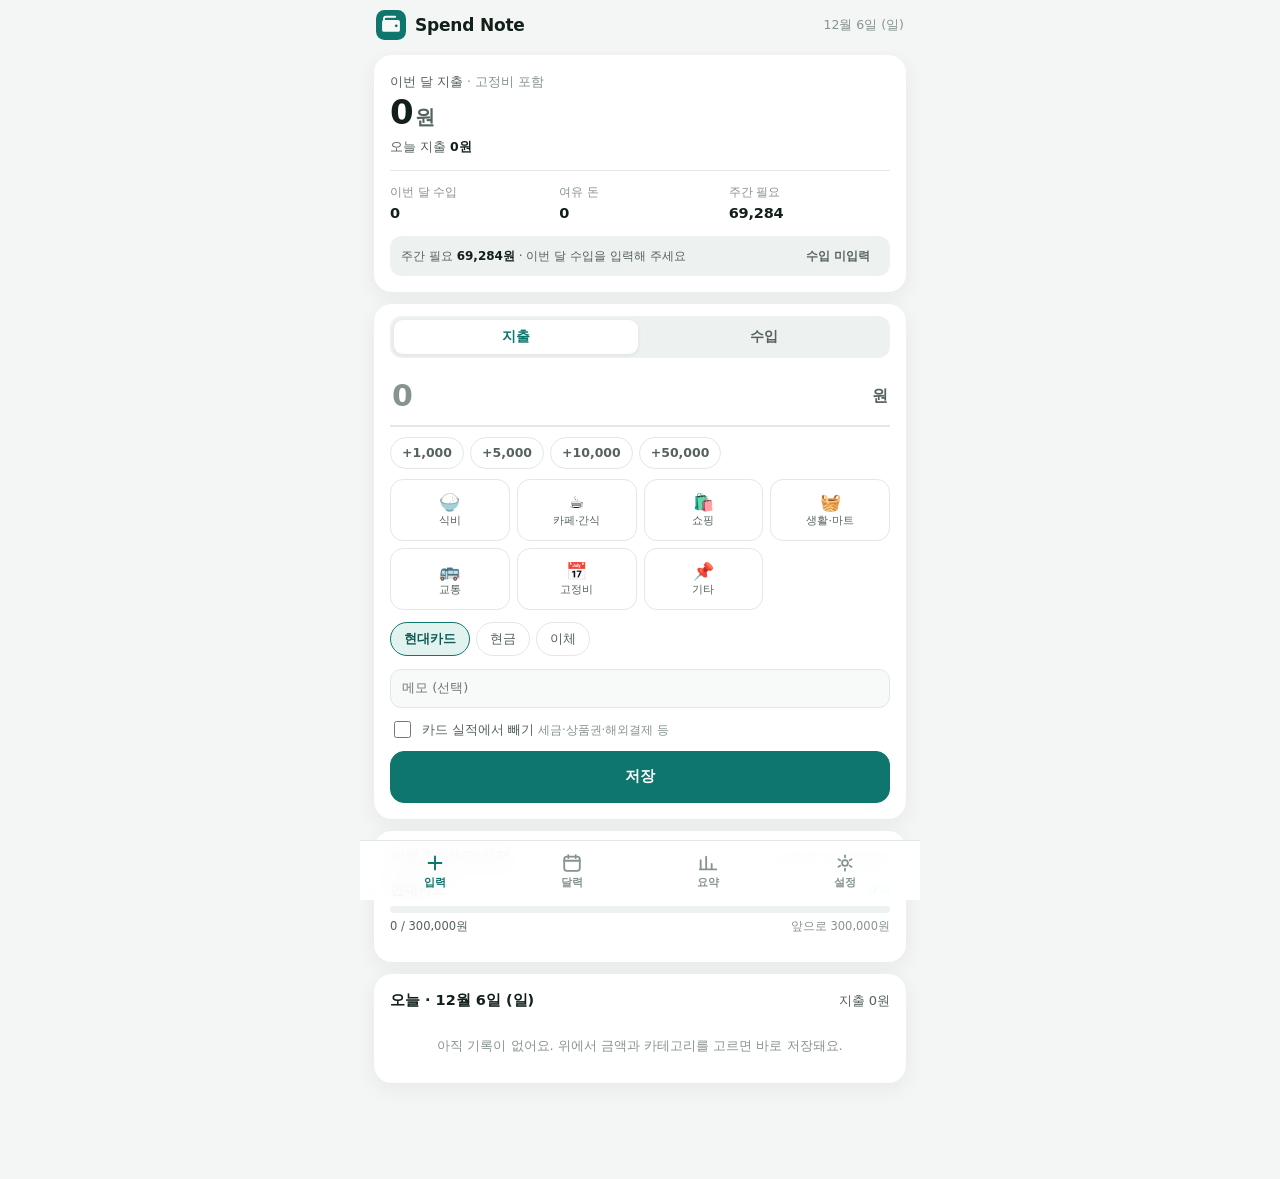
==== index.html @ 57151e1d "Spend Note: offline spending notebook with income, card targets, fixed costs and weekly income guide" ====
<!doctype html>
<html lang="ko">
<head>
<meta charset="utf-8">
<meta name="viewport" content="width=device-width, initial-scale=1, viewport-fit=cover">
<meta name="description" content="Spend Note — a private, offline spending notebook. Everything stays on your device.">
<title>Spend Note</title>
<link rel="manifest" href="manifest.json">
<link rel="icon" href="icon.svg" type="image/svg+xml">
<link rel="apple-touch-icon" href="apple-touch-icon.png">
<link rel="icon" type="image/png" sizes="32x32" href="favicon-32.png">
<meta name="theme-color" content="#f4f6f5" media="(prefers-color-scheme: light)">
<meta name="theme-color" content="#111614" media="(prefers-color-scheme: dark)">
<meta name="mobile-web-app-capable" content="yes">
<meta name="apple-mobile-web-app-capable" content="yes">
<meta name="apple-mobile-web-app-title" content="Spend Note">
<meta name="apple-mobile-web-app-status-bar-style" content="default">
<link rel="stylesheet" href="styles.css?v=1">
</head>
<body>
<div class="app">

  <header class="appbar">
    <div class="brand">
      <span class="logo" aria-hidden="true">
        <svg viewBox="0 0 32 32" width="30" height="30">
          <rect width="32" height="32" rx="9" fill="currentColor"/>
          <path d="M8.5 10.6h15a2 2 0 0 1 2 2v8.6a2 2 0 0 1-2 2h-15a2 2 0 0 1-2-2v-8.6a2 2 0 0 1 2-2z" fill="#fff" opacity=".96"/>
          <path d="M8.5 10.6V9.2a2 2 0 0 1 2-2h10" stroke="#fff" stroke-width="1.9" fill="none" stroke-linecap="round"/>
          <circle cx="21.6" cy="16.9" r="1.5" fill="currentColor"/>
        </svg>
      </span>
      <h1>Spend Note</h1>
    </div>
    <div class="appbar-right">
      <span class="appbar-date" id="todayLabel"></span>
    </div>
  </header>

  <main>
    <!-- 입력 -->
    <section id="view-add" class="view is-active">
      <div class="card hero" id="hero"></div>

      <div class="card entry-card">
        <div class="type-toggle" role="group" aria-label="지출 또는 수입">
          <button class="type-btn is-on" data-act="pick-type" data-type="expense">지출</button>
          <button class="type-btn" data-act="pick-type" data-type="income">수입</button>
        </div>

        <div class="amount-row">
          <input id="amountInput" class="amount-input" type="text" inputmode="numeric"
                 autocomplete="off" enterkeyhint="done" placeholder="0" aria-label="금액">
          <span class="won-unit" id="amountUnit">원</span>
          <button class="clear-btn" id="clearAmount" data-act="clear-amount" aria-label="금액 지우기" hidden>✕</button>
        </div>

        <div class="chips" id="quickChips"></div>
        <div class="cat-grid" id="catGrid"></div>

        <div id="methodWrap">
          <div class="method-scroll" id="methodChips"></div>
        </div>

        <input id="memoInput" class="memo-input" type="text" placeholder="메모 (선택)" maxlength="60"
               autocomplete="off" aria-label="메모">

        <label class="check-row" id="excludeRow">
          <input type="checkbox" id="excludeCheck">
          <span>카드 실적에서 빼기 <em>세금·상품권·해외결제 등</em></span>
        </label>

        <button class="btn primary wide save-btn" id="saveMain" data-act="save-main">저장</button>
      </div>

      <div class="card gauges" id="gaugeCard" hidden></div>

      <div class="card">
        <div class="card-head">
          <h2 class="card-title" id="todayTitle">오늘</h2>
          <span class="card-total" id="todayTotal"></span>
        </div>
        <ul class="entry-list" id="todayList"></ul>
      </div>
    </section>

    <!-- 달력 -->
    <section id="view-calendar" class="view">
      <div class="card cal">
        <div class="cal-head">
          <button class="icon-btn" data-act="cal-prev" aria-label="이전 달">
            <svg viewBox="0 0 24 24" width="20" height="20" aria-hidden="true"><path d="M15 5l-7 7 7 7" fill="none" stroke="currentColor" stroke-width="2" stroke-linecap="round" stroke-linejoin="round"/></svg>
          </button>
          <strong id="calTitle"></strong>
          <button class="icon-btn" data-act="cal-next" aria-label="다음 달">
            <svg viewBox="0 0 24 24" width="20" height="20" aria-hidden="true"><path d="M9 5l7 7-7 7" fill="none" stroke="currentColor" stroke-width="2" stroke-linecap="round" stroke-linejoin="round"/></svg>
          </button>
        </div>
        <div class="cal-weekdays" id="calWeekdays"></div>
        <div class="cal-grid" id="calGrid"></div>
        <div class="cal-legend">
          <span id="calMonthTotal"></span>
          <button class="btn tiny ghost" data-act="cal-today" id="calTodayBtn" hidden>이번 달로</button>
        </div>
      </div>
      <div id="dayPanel"></div>
    </section>

    <!-- 요약 -->
    <section id="view-summary" class="view">
      <div class="month-nav">
        <button class="icon-btn" data-act="sum-prev" aria-label="이전 달">
          <svg viewBox="0 0 24 24" width="20" height="20" aria-hidden="true"><path d="M15 5l-7 7 7 7" fill="none" stroke="currentColor" stroke-width="2" stroke-linecap="round" stroke-linejoin="round"/></svg>
        </button>
        <strong id="sumTitle"></strong>
        <button class="icon-btn" data-act="sum-next" aria-label="다음 달">
          <svg viewBox="0 0 24 24" width="20" height="20" aria-hidden="true"><path d="M9 5l7 7-7 7" fill="none" stroke="currentColor" stroke-width="2" stroke-linecap="round" stroke-linejoin="round"/></svg>
        </button>
      </div>

      <div class="card" id="sumTotals"></div>
      <div class="card flow-card" id="sumFlow"></div>
      <div class="card" id="sumCats"></div>
      <div class="card" id="sumIncome"></div>
      <div class="card" id="sumCards"></div>
      <div class="card" id="sumMethods"></div>
    </section>

    <!-- 설정 -->
    <section id="view-settings" class="view">
      <div class="card">
        <h2 class="card-title">고정비</h2>
        <p class="hint">매달 나가는 금액을 적어 두면 ‘고정비 빼고 여유 돈’과 ‘주간 필요 수입’을 계산해요.</p>
        <div id="fixedList"></div>
        <div class="sum-line" id="fixedTotal"></div>
        <button class="btn wide" data-act="add-fixed">+ 고정비 항목 추가</button>
        <p class="fine">같은 금액을 지출 내역에도 적으면 여유 돈에서 두 번 빠져요. 고정비는 여기서만 관리하세요.</p>
      </div>

      <div class="card">
        <h2 class="card-title">카드</h2>
        <p class="hint">카드별 목표 실적을 정하면 이번 달 진행률과 필요한 수입을 계산해요. 풍차돌리기 카드도 여기서 추가하세요.</p>
        <div id="cardList"></div>
        <div class="sum-line" id="cardTotal"></div>
        <button class="btn wide" data-act="add-card">+ 카드 추가</button>
      </div>

      <div class="card">
        <h2 class="card-title">지출 카테고리</h2>
        <div id="catList"></div>
        <button class="btn wide" data-act="add-cat">+ 카테고리 추가</button>
      </div>

      <div class="card">
        <h2 class="card-title">수입 카테고리</h2>
        <div id="incomeCatList"></div>
        <button class="btn wide" data-act="add-income-cat">+ 수입 카테고리 추가</button>
      </div>

      <div class="card">
        <h2 class="card-title">백업 · 복원</h2>
        <p class="hint">기록은 이 폰에만 있어요. 폰을 바꾸거나 브라우저 데이터를 지우기 전에 백업해 두세요.</p>
        <button class="btn wide" data-act="export">JSON으로 내보내기</button>
        <label class="btn wide file-btn">JSON에서 복원하기
          <input type="file" id="importFile" accept="application/json,.json" hidden>
        </label>
        <button class="btn wide danger" data-act="reset">모든 기록 지우기</button>
      </div>

      <div class="card">
        <h2 class="card-title">홈 화면에 추가</h2>
        <p class="hint">크롬에서 주소창 오른쪽 ⋮ → ‘홈 화면에 추가’를 누르면 주소창 없는 앱처럼 열려요.</p>
        <button class="btn wide" id="installBtn" data-act="install" hidden>앱으로 설치</button>
      </div>

      <div class="card">
        <h2 class="card-title">이 앱에 대해</h2>
        <p class="hint">기록은 서버로 보내지 않고 이 기기의 브라우저 저장소(localStorage)에만 저장해요. 다른 사람이 같은 주소를 열어도 빈 앱만 보여요. 다만 브라우저 데이터를 지우거나 앱을 삭제하면 기록도 함께 사라져요.</p>
        <p class="fine" id="verLine"></p>
      </div>
    </section>
  </main>

  <nav class="tabbar" aria-label="화면 이동">
    <button class="tab is-active" data-act="tab" data-view="add">
      <svg viewBox="0 0 24 24" width="22" height="22" aria-hidden="true"><path d="M12 5v14M5 12h14" fill="none" stroke="currentColor" stroke-width="2.1" stroke-linecap="round"/></svg>
      <span>입력</span>
    </button>
    <button class="tab" data-act="tab" data-view="calendar">
      <svg viewBox="0 0 24 24" width="22" height="22" aria-hidden="true"><rect x="3.5" y="5" width="17" height="15.5" rx="3" fill="none" stroke="currentColor" stroke-width="2"/><path d="M3.5 9.5h17M8 3.5v3M16 3.5v3" fill="none" stroke="currentColor" stroke-width="2" stroke-linecap="round"/></svg>
      <span>달력</span>
    </button>
    <button class="tab" data-act="tab" data-view="summary">
      <svg viewBox="0 0 24 24" width="22" height="22" aria-hidden="true"><path d="M4 19V9M10 19V5M16 19v-6M21 19H3" fill="none" stroke="currentColor" stroke-width="2" stroke-linecap="round"/></svg>
      <span>요약</span>
    </button>
    <button class="tab" data-act="tab" data-view="settings">
      <svg viewBox="0 0 24 24" width="22" height="22" aria-hidden="true"><circle cx="12" cy="12" r="3.2" fill="none" stroke="currentColor" stroke-width="2"/><path d="M12 3.6v2.2M12 18.2v2.2M4.9 7.9l1.9 1.1M17.2 15l1.9 1.1M4.9 16.1l1.9-1.1M17.2 9l1.9-1.1" fill="none" stroke="currentColor" stroke-width="2" stroke-linecap="round"/></svg>
      <span>설정</span>
    </button>
  </nav>
</div>

<dialog id="entryDialog" class="sheet">
  <button class="sheet-close" data-act="close-sheet" aria-label="닫기">✕</button>
  <div id="entryBody"></div>
</dialog>

<dialog id="itemDialog" class="sheet">
  <button class="sheet-close" data-act="close-sheet" aria-label="닫기">✕</button>
  <div id="itemBody"></div>
</dialog>

<div id="toast" class="toast" role="status" aria-live="polite"></div>

<script src="core.js?v=1"></script>
<script src="app.js?v=1"></script>
</body>
</html>
---- styles.css ----
/* Spend Note — styles */
:root {
  --bg: #f4f6f5;
  --surface: #ffffff;
  --surface-2: #edf1ef;
  --ink: #132019;
  --ink-2: #55635c;
  --ink-3: #87948d;
  --line: #e2e8e4;
  --brand: #0f766e;
  --brand-2: #0b5a54;
  --brand-bg: #e2f2ee;
  --green: #1f9d63;
  --green-bg: #e4f6ec;
  --amber: #b97612;
  --amber-bg: #fbf0d9;
  --red: #d14848;
  --red-bg: #fbe9e9;
  --ink-soft: #f7faf8;
  --radius: 18px;
  --shadow: 0 6px 22px rgba(18, 40, 30, .06);
}

@media (prefers-color-scheme: dark) {
  :root {
    --bg: #111614;
    --surface: #18201d;
    --surface-2: #222b27;
    --ink: #e9f0eb;
    --ink-2: #a2aea7;
    --ink-3: #79857e;
    --line: #2a3330;
    --brand: #35b3a3;
    --brand-2: #63cfc0;
    --brand-bg: #123029;
    --green: #4cc38a;
    --green-bg: #14301f;
    --amber: #e6a63f;
    --amber-bg: #302410;
    --red: #ee7373;
    --red-bg: #331b1b;
    --ink-soft: #1c2522;
    --shadow: 0 6px 22px rgba(0, 0, 0, .35);
  }
}

* { box-sizing: border-box; -webkit-tap-highlight-color: transparent; }
[hidden] { display: none !important; }

html, body { margin: 0; padding: 0; }

body {
  background: var(--bg);
  color: var(--ink);
  font-family: -apple-system, BlinkMacSystemFont, "Apple SD Gothic Neo", "Pretendard",
    "Malgun Gothic", "Noto Sans KR", Roboto, system-ui, sans-serif;
  font-size: 15px;
  line-height: 1.45;
  word-break: keep-all;
  -webkit-font-smoothing: antialiased;
  overscroll-behavior-y: contain;
}

h1, h2, h3, p, ul, li { margin: 0; padding: 0; }
ul { list-style: none; }
button { font: inherit; color: inherit; }
input { font: inherit; color: inherit; }
em { font-style: normal; }

.app {
  max-width: 560px;
  margin: 0 auto;
  min-height: 100dvh;
  padding-bottom: calc(76px + env(safe-area-inset-bottom));
}

/* ---------- app bar ---------- */
.appbar {
  position: sticky;
  top: 0;
  z-index: 20;
  display: flex;
  align-items: center;
  justify-content: space-between;
  gap: 12px;
  padding: calc(10px + env(safe-area-inset-top)) 16px 10px;
  background: color-mix(in srgb, var(--bg) 88%, transparent);
  backdrop-filter: blur(12px);
  border-bottom: 1px solid transparent;
}
.brand { display: flex; align-items: center; gap: 9px; }
.logo { display: inline-flex; color: var(--brand); }
.appbar h1 { font-size: 17px; font-weight: 700; letter-spacing: -.2px; }
.appbar-right { text-align: right; }
.appbar-date { font-size: 12.5px; color: var(--ink-3); }

main { padding: 4px 14px 8px; }
.view { display: none; }
.view.is-active { display: block; animation: fade .18s ease; }
@keyframes fade { from { opacity: .4; } to { opacity: 1; } }

/* ---------- cards ---------- */
.card {
  background: var(--surface);
  border-radius: var(--radius);
  box-shadow: var(--shadow);
  padding: 16px;
  margin-bottom: 12px;
}
.card-head { display: flex; align-items: baseline; justify-content: space-between; gap: 8px; }
.card-title { font-size: 14.5px; font-weight: 700; }
.card-total { font-size: 13px; color: var(--ink-2); font-variant-numeric: tabular-nums; }
.hint { font-size: 12.5px; color: var(--ink-2); margin-top: 5px; }
.fine { font-size: 11.5px; color: var(--ink-3); margin-top: 10px; line-height: 1.5; }
.center { text-align: center; }
.sum-line {
  display: flex;
  justify-content: space-between;
  gap: 8px;
  margin-top: 10px;
  padding-top: 10px;
  border-top: 1px dashed var(--line);
  font-size: 13px;
  color: var(--ink-2);
}
.sum-line strong { color: var(--ink); font-variant-numeric: tabular-nums; }

/* ---------- hero ---------- */
.hero { padding: 18px 16px 16px; }
.hero-label { font-size: 12.5px; color: var(--ink-2); }
.hero-amount {
  font-size: 34px;
  font-weight: 760;
  letter-spacing: -1px;
  line-height: 1.15;
  margin-top: 2px;
  font-variant-numeric: tabular-nums;
}
.hero-amount .unit { font-size: 20px; font-weight: 650; margin-left: 2px; color: var(--ink-2); }
.hero-today {
  display: flex;
  gap: 10px;
  flex-wrap: wrap;
  margin-top: 6px;
  font-size: 12.5px;
  color: var(--ink-2);
}
.hero-today b { color: var(--ink); font-weight: 650; font-variant-numeric: tabular-nums; }
.hero-split {
  display: grid;
  grid-template-columns: repeat(3, 1fr);
  gap: 8px;
  margin-top: 14px;
  padding-top: 13px;
  border-top: 1px solid var(--line);
}
.hero-split .k { font-size: 11.5px; color: var(--ink-3); }
.hero-split .v {
  font-size: 14.5px;
  font-weight: 700;
  margin-top: 2px;
  font-variant-numeric: tabular-nums;
  letter-spacing: -.2px;
}
.hero-split .v.good { color: var(--green); }
.hero-split .v.bad { color: var(--red); }
.hero-guide {
  display: flex;
  align-items: center;
  justify-content: space-between;
  gap: 10px;
  margin-top: 12px;
  padding: 9px 11px;
  border-radius: 12px;
  background: var(--surface-2);
  font-size: 12px;
  color: var(--ink-2);
  line-height: 1.4;
}
.hero-guide b { color: var(--ink); font-variant-numeric: tabular-nums; }

.status-pill {
  flex: none;
  display: inline-flex;
  align-items: center;
  gap: 4px;
  padding: 3px 9px;
  border-radius: 999px;
  font-size: 11.5px;
  font-weight: 700;
}
.status-pill.good { background: var(--green-bg); color: var(--green); }
.status-pill.tight { background: var(--amber-bg); color: var(--amber); }
.status-pill.short { background: var(--red-bg); color: var(--red); }
.status-pill.none, .status-pill.unknown { background: var(--surface-2); color: var(--ink-2); }

/* ---------- entry form ---------- */
.entry-card { padding-top: 12px; }
.type-toggle {
  display: grid;
  grid-template-columns: 1fr 1fr;
  gap: 4px;
  background: var(--surface-2);
  border-radius: 12px;
  padding: 4px;
  margin-bottom: 12px;
}
.type-btn {
  border: 0;
  background: transparent;
  border-radius: 9px;
  padding: 7px 0;
  font-size: 13.5px;
  font-weight: 650;
  color: var(--ink-2);
  cursor: pointer;
}
.type-btn.is-on { background: var(--surface); color: var(--brand); box-shadow: 0 1px 4px rgba(0, 0, 0, .07); }
.type-btn.is-on[data-type="income"] { color: var(--green); }

.amount-row {
  display: flex;
  align-items: center;
  gap: 6px;
  padding: 4px 2px 8px;
  border-bottom: 2px solid var(--line);
}
.amount-row:focus-within { border-bottom-color: var(--brand); }
.amount-input {
  flex: 1;
  min-width: 0;
  border: 0;
  background: transparent;
  outline: none;
  font-size: 30px;
  font-weight: 740;
  letter-spacing: -.8px;
  font-variant-numeric: tabular-nums;
  padding: 0;
}
.amount-input::placeholder { color: var(--ink-3); font-weight: 600; }
.won-unit { font-size: 16px; font-weight: 650; color: var(--ink-2); }
.clear-btn {
  flex: none;
  width: 28px;
  height: 28px;
  border: 0;
  border-radius: 50%;
  background: var(--surface-2);
  color: var(--ink-2);
  font-size: 13px;
  cursor: pointer;
}

.chips { display: flex; gap: 6px; overflow-x: auto; padding: 10px 0 2px; scrollbar-width: none; }
.chips::-webkit-scrollbar { display: none; }
.chip {
  flex: none;
  border: 1px solid var(--line);
  background: var(--surface);
  color: var(--ink-2);
  border-radius: 999px;
  padding: 6px 11px;
  font-size: 12.5px;
  font-weight: 650;
  font-variant-numeric: tabular-nums;
  cursor: pointer;
}
.chip:active { background: var(--brand-bg); border-color: var(--brand); }

.cat-grid {
  display: grid;
  grid-template-columns: repeat(4, 1fr);
  gap: 7px;
  margin-top: 8px;
}
.cat-btn {
  display: flex;
  flex-direction: column;
  align-items: center;
  gap: 2px;
  border: 1.5px solid var(--line);
  background: var(--surface);
  border-radius: 13px;
  padding: 9px 2px 8px;
  cursor: pointer;
  min-height: 62px;
  justify-content: center;
}
.cat-btn .cat-emoji { font-size: 17px; line-height: 1.1; }
.cat-btn .cat-name {
  font-size: 11px;
  color: var(--ink-2);
  max-width: 100%;
  overflow: hidden;
  text-overflow: ellipsis;
  white-space: nowrap;
  padding: 0 3px;
}
.cat-btn.is-on { border-color: var(--brand); background: var(--brand-bg); }
.cat-btn.is-on .cat-name { color: var(--brand-2); font-weight: 700; }

.method-scroll {
  display: flex;
  gap: 6px;
  overflow-x: auto;
  padding: 12px 0 2px;
  scrollbar-width: none;
}
.method-scroll::-webkit-scrollbar { display: none; }
.method-chip {
  flex: none;
  border: 1.5px solid var(--line);
  background: var(--surface);
  border-radius: 999px;
  padding: 7px 13px;
  font-size: 12.5px;
  color: var(--ink-2);
  cursor: pointer;
  white-space: nowrap;
  max-width: 190px;
  overflow: hidden;
  text-overflow: ellipsis;
}
.method-chip.is-on { border-color: var(--brand); background: var(--brand-bg); color: var(--brand-2); font-weight: 700; }
.method-chip .mtype { color: var(--ink-3); font-weight: 500; font-size: 11px; margin-left: 3px; }

.memo-input {
  display: block;
  width: 100%;
  border: 1px solid var(--line);
  border-radius: 11px;
  background: var(--ink-soft);
  padding: 9px 11px;
  font-size: 13px;
  outline: none;
  margin-top: 11px;
}
.memo-input:focus { border-color: var(--brand); background: var(--surface); }

.check-row {
  display: flex;
  align-items: center;
  gap: 8px;
  margin-top: 10px;
  font-size: 12.5px;
  color: var(--ink-2);
  cursor: pointer;
}
.check-row input { width: 17px; height: 17px; accent-color: var(--brand); }
.check-row em { color: var(--ink-3); font-size: 11.5px; }

.btn {
  display: inline-flex;
  align-items: center;
  justify-content: center;
  gap: 6px;
  border: 1px solid var(--line);
  background: var(--surface);
  color: var(--ink);
  border-radius: 12px;
  padding: 11px 14px;
  font-size: 13.5px;
  font-weight: 650;
  cursor: pointer;
  text-align: center;
}
.btn.wide { display: flex; width: 100%; margin-top: 10px; }
.btn.primary { background: var(--brand); border-color: var(--brand); color: #fff; }
.btn.primary:active { background: var(--brand-2); }
.save-btn { padding: 14px; font-size: 15px; margin-top: 14px; border-radius: 14px; }
.btn.tiny { padding: 6px 11px; font-size: 12px; border-radius: 9px; }
.btn.ghost { border-color: transparent; background: transparent; color: var(--ink-2); }
.btn.danger { color: var(--red); border-color: color-mix(in srgb, var(--red) 35%, var(--line)); }
.file-btn { position: relative; cursor: pointer; }
.btn:disabled { opacity: .5; cursor: default; }

/* ---------- gauges ---------- */
.gauges .gauge-row { padding: 11px 0; border-top: 1px solid var(--line); }
.gauges .gauge-row:first-of-type { border-top: 0; padding-top: 4px; }
.gauge-top { display: flex; align-items: baseline; justify-content: space-between; gap: 8px; }
.gauge-name { font-size: 13.5px; font-weight: 700; display: flex; align-items: center; gap: 6px; }
.gauge-check { color: var(--green); font-size: 13px; }
.gauge-pct { font-size: 13px; font-weight: 700; font-variant-numeric: tabular-nums; color: var(--brand); }
.gauge-pct.done { color: var(--green); }
.bar { height: 7px; border-radius: 999px; background: var(--surface-2); overflow: hidden; margin-top: 6px; }
.bar-fill { height: 100%; border-radius: 999px; background: var(--brand); transition: width .35s ease; }
.bar-fill.done { background: var(--green); }
.gauge-sub { display: flex; justify-content: space-between; gap: 8px; margin-top: 5px; font-size: 11.5px; color: var(--ink-2); font-variant-numeric: tabular-nums; }
.gauge-sub .rest { color: var(--ink-3); }
.gauge-note { font-size: 11.5px; color: var(--ink-3); margin-top: 4px; }

/* ---------- entry list ---------- */
.entry-list { margin-top: 8px; }
.entry {
  display: flex;
  align-items: center;
  gap: 10px;
  width: 100%;
  border: 0;
  background: transparent;
  border-top: 1px solid var(--line);
  padding: 10px 0;
  cursor: pointer;
  text-align: left;
}
.entry:first-child { border-top: 0; }
.entry-emoji {
  flex: none;
  width: 34px;
  height: 34px;
  border-radius: 11px;
  background: var(--surface-2);
  display: flex;
  align-items: center;
  justify-content: center;
  font-size: 16px;
}
.entry-main { flex: 1; min-width: 0; }
.entry-cat, .entry-meta { display: block; }
.entry-cat { font-size: 13.5px; font-weight: 650; overflow: hidden; text-overflow: ellipsis; white-space: nowrap; }
.entry-meta { font-size: 11.5px; color: var(--ink-3); margin-top: 1px; overflow: hidden; text-overflow: ellipsis; white-space: nowrap; }
.entry-amt {
  flex: none;
  font-size: 14px;
  font-weight: 700;
  font-variant-numeric: tabular-nums;
  letter-spacing: -.2px;
}
.entry-amt.income { color: var(--green); }
.entry-amt .sign { font-weight: 600; margin-right: 1px; }
.empty { text-align: center; color: var(--ink-3); font-size: 13px; padding: 18px 0 12px; }

/* ---------- calendar ---------- */
.cal { padding: 14px 12px 12px; }
.cal-head { display: flex; align-items: center; justify-content: space-between; padding: 0 4px 8px; }
.cal-head strong { font-size: 15px; }
.icon-btn {
  border: 0;
  background: transparent;
  color: var(--ink-2);
  width: 34px;
  height: 34px;
  border-radius: 10px;
  display: inline-flex;
  align-items: center;
  justify-content: center;
  cursor: pointer;
}
.icon-btn:active { background: var(--surface-2); }
.cal-weekdays { display: grid; grid-template-columns: repeat(7, 1fr); padding: 2px 0 4px; }
.cal-weekdays span { text-align: center; font-size: 11px; color: var(--ink-3); font-weight: 600; }
.cal-weekdays span:first-child { color: #c8564f; }
.cal-weekdays span:last-child { color: #3d6cb0; }
.cal-grid { display: grid; grid-template-columns: repeat(7, 1fr); gap: 2px; }
.cal-cell {
  position: relative;
  border: 0;
  background: transparent;
  border-radius: 10px;
  padding: 6px 1px 5px;
  min-height: 48px;
  display: flex;
  flex-direction: column;
  align-items: center;
  justify-content: flex-start;
  gap: 1px;
  cursor: pointer;
}
.cal-cell .cal-day { font-size: 12px; color: var(--ink-2); font-variant-numeric: tabular-nums; }
.cal-cell .cal-amt {
  font-size: 9.5px;
  font-weight: 650;
  color: var(--ink);
  font-variant-numeric: tabular-nums;
  letter-spacing: -.2px;
  max-width: 100%;
  overflow: hidden;
  white-space: nowrap;
}
.cal-cell.out { opacity: .35; }
.cal-cell.is-today .cal-day {
  background: var(--brand);
  color: #fff;
  border-radius: 999px;
  width: 19px;
  height: 19px;
  display: inline-flex;
  align-items: center;
  justify-content: center;
  font-size: 11px;
  font-weight: 700;
}
.cal-cell.is-on { background: var(--brand-bg); }
.cal-cell .income-dot {
  position: absolute;
  top: 4px;
  right: 5px;
  width: 5px;
  height: 5px;
  border-radius: 50%;
  background: var(--green);
}
.cal-legend { display: flex; align-items: center; justify-content: space-between; padding: 8px 4px 0; font-size: 11.5px; color: var(--ink-3); }

.day-panel { margin-bottom: 12px; }
.day-head { display: flex; align-items: baseline; justify-content: space-between; gap: 8px; }
.day-title { font-size: 15px; font-weight: 700; }
.day-sub { font-size: 12.5px; color: var(--ink-2); font-variant-numeric: tabular-nums; }
.day-actions { display: grid; grid-template-columns: 1fr 1fr; gap: 8px; margin-top: 12px; }

/* ---------- summary ---------- */
.month-nav { display: flex; align-items: center; justify-content: space-between; padding: 2px 4px 10px; }
.month-nav strong { font-size: 15.5px; }
.big-amount { font-size: 30px; font-weight: 760; letter-spacing: -1px; font-variant-numeric: tabular-nums; margin-top: 2px; }
.big-amount .unit { font-size: 18px; color: var(--ink-2); margin-left: 2px; font-weight: 650; }
.totals-grid { display: grid; grid-template-columns: 1fr 1fr; gap: 10px; margin-top: 12px; padding-top: 12px; border-top: 1px solid var(--line); }
.totals-grid .k { font-size: 11.5px; color: var(--ink-3); }
.totals-grid .v { font-size: 15px; font-weight: 700; font-variant-numeric: tabular-nums; margin-top: 1px; }
.totals-grid .v.income { color: var(--green); }
.totals-grid .v .delta { font-size: 11.5px; font-weight: 600; color: var(--ink-3); margin-left: 5px; }
.delta.up { color: var(--red); }
.delta.down { color: var(--green); }

.flow-summary {
  display: grid;
  grid-template-columns: repeat(2, 1fr);
  gap: 10px;
  margin-top: 10px;
}
.flow-box { background: var(--ink-soft); border-radius: 13px; padding: 10px 12px; }
.flow-box .k { font-size: 11.5px; color: var(--ink-3); }
.flow-box .v { font-size: 17px; font-weight: 740; font-variant-numeric: tabular-nums; margin-top: 2px; letter-spacing: -.3px; }
.flow-box .v.good { color: var(--green); }
.flow-box .v.bad { color: var(--red); }
.flow-box .s { font-size: 11px; color: var(--ink-3); margin-top: 2px; }

.guide { margin-top: 12px; padding: 12px; border-radius: 14px; background: var(--brand-bg); }
.guide-head { display: flex; align-items: center; justify-content: space-between; gap: 8px; }
.guide-title { font-size: 12.5px; font-weight: 700; color: var(--brand-2); }
.guide-main { font-size: 19px; font-weight: 760; margin-top: 6px; font-variant-numeric: tabular-nums; letter-spacing: -.4px; }
.guide-main span { font-size: 12.5px; font-weight: 600; color: var(--ink-2); margin-left: 4px; letter-spacing: 0; }
.guide-sub { font-size: 11.5px; color: var(--ink-2); margin-top: 6px; line-height: 1.5; font-variant-numeric: tabular-nums; }
.guide-compare { margin-top: 8px; padding-top: 8px; border-top: 1px solid color-mix(in srgb, var(--brand) 18%, transparent); font-size: 12px; color: var(--ink); }
.guide-compare b { font-variant-numeric: tabular-nums; }

.bars { margin-top: 10px; }
.bar-row { padding: 7px 0; }
.bar-top { display: flex; align-items: baseline; justify-content: space-between; gap: 8px; font-size: 12.5px; }
.bar-top .name { color: var(--ink); overflow: hidden; text-overflow: ellipsis; white-space: nowrap; }
.bar-top .amt { color: var(--ink-2); font-variant-numeric: tabular-nums; flex: none; }
.bar-top .amt b { color: var(--ink); }
.bar-row .bar { height: 6px; margin-top: 4px; }
.bar-row .bar-fill { background: var(--brand); }
.bar-row.income .bar-fill { background: var(--green); }

.card-block { padding: 11px 0; border-top: 1px solid var(--line); }
.card-block:first-of-type { border-top: 0; padding-top: 2px; }
.card-block-head { display: flex; align-items: baseline; justify-content: space-between; gap: 8px; }
.card-block-name { font-size: 13.5px; font-weight: 700; }
.card-block-amt { font-size: 13.5px; font-weight: 700; font-variant-numeric: tabular-nums; }
.card-block-sub { font-size: 11.5px; color: var(--ink-3); margin-top: 3px; font-variant-numeric: tabular-nums; }
.split-bar { display: flex; height: 7px; border-radius: 999px; overflow: hidden; background: var(--surface-2); margin-top: 6px; }
.split-bar i { display: block; height: 100%; }
.split-bar .fx { background: var(--amber); }
.split-bar .vr { background: var(--brand); }
.top-cats { display: flex; flex-wrap: wrap; gap: 5px; margin-top: 7px; }
.top-cat { font-size: 11px; color: var(--ink-2); background: var(--surface-2); border-radius: 999px; padding: 3px 8px; }

/* ---------- settings rows ---------- */
.item-row {
  display: flex;
  align-items: center;
  gap: 8px;
  padding: 10px 0;
  border-top: 1px solid var(--line);
}
.item-row:first-child { border-top: 0; }
.item-main { flex: 1; min-width: 0; }
.item-name { font-size: 13.5px; font-weight: 650; overflow: hidden; text-overflow: ellipsis; white-space: nowrap; }
.item-sub { font-size: 11.5px; color: var(--ink-3); margin-top: 1px; font-variant-numeric: tabular-nums; }
.item-amount { font-size: 13.5px; font-weight: 700; font-variant-numeric: tabular-nums; flex: none; }
.row-actions { display: flex; gap: 2px; flex: none; }
.linkish {
  border: 0;
  background: transparent;
  color: var(--ink-3);
  font-size: 12px;
  padding: 6px 6px;
  cursor: pointer;
  border-radius: 8px;
}
.linkish:active { background: var(--surface-2); }
.linkish.danger { color: var(--red); }

/* ---------- sheet dialog ---------- */
dialog.sheet {
  position: fixed;
  inset: auto 0 0 0;
  width: 100%;
  max-width: 560px;
  margin: 0 auto;
  border: 0;
  border-radius: 22px 22px 0 0;
  padding: 20px 16px calc(18px + env(safe-area-inset-bottom));
  background: var(--surface);
  color: var(--ink);
  max-height: 92dvh;
  overflow: auto;
  box-shadow: 0 -10px 40px rgba(0, 0, 0, .18);
}
dialog.sheet::backdrop { background: rgba(8, 18, 14, .45); backdrop-filter: blur(2px); }
dialog.sheet[open] { animation: sheet-up .2s ease; }
@keyframes sheet-up { from { transform: translateY(18px); opacity: .6; } to { transform: none; opacity: 1; } }
.sheet-close {
  position: absolute;
  top: 12px;
  right: 12px;
  width: 32px;
  height: 32px;
  border: 0;
  border-radius: 50%;
  background: var(--surface-2);
  color: var(--ink-2);
  font-size: 13px;
  cursor: pointer;
}
.sheet h2 { font-size: 16px; font-weight: 740; margin-bottom: 12px; padding-right: 34px; }
.sheet-label { display: block; font-size: 12px; color: var(--ink-2); margin: 12px 0 5px; font-weight: 600; }
.sheet-input {
  width: 100%;
  border: 1px solid var(--line);
  border-radius: 11px;
  background: var(--ink-soft);
  padding: 10px 12px;
  font-size: 14px;
  outline: none;
}
.sheet-input:focus { border-color: var(--brand); background: var(--surface); }
.sheet-grid { display: grid; grid-template-columns: 1fr 1fr; gap: 8px; }
.sheet-actions { display: grid; grid-template-columns: auto 1fr; gap: 8px; margin-top: 18px; }
.sheet-actions .btn { width: 100%; }
.sheet-note { font-size: 11.5px; color: var(--ink-3); margin-top: 8px; }

/* ---------- toast ---------- */
.toast {
  position: fixed;
  left: 50%;
  bottom: calc(88px + env(safe-area-inset-bottom));
  transform: translate(-50%, 12px);
  background: rgba(19, 32, 25, .94);
  color: #fff;
  font-size: 13px;
  padding: 10px 16px;
  border-radius: 999px;
  opacity: 0;
  pointer-events: none;
  transition: opacity .2s ease, transform .2s ease;
  z-index: 60;
  max-width: min(88vw, 420px);
  text-align: center;
}
.toast.show { opacity: 1; transform: translate(-50%, 0); }

/* ---------- tab bar ---------- */
.tabbar {
  position: fixed;
  left: 0;
  right: 0;
  bottom: 0;
  z-index: 30;
  display: flex;
  justify-content: space-around;
  gap: 2px;
  max-width: 560px;
  margin: 0 auto;
  padding: 6px 8px calc(6px + env(safe-area-inset-bottom));
  background: color-mix(in srgb, var(--surface) 92%, transparent);
  backdrop-filter: blur(14px);
  border-top: 1px solid var(--line);
}
.tab {
  flex: 1;
  border: 0;
  background: transparent;
  display: flex;
  flex-direction: column;
  align-items: center;
  gap: 1px;
  padding: 5px 0 4px;
  color: var(--ink-3);
  border-radius: 12px;
  cursor: pointer;
}
.tab span { font-size: 10.5px; font-weight: 600; }
.tab.is-active { color: var(--brand); }

@media (max-width: 360px) {
  .hero-amount { font-size: 30px; }
  .cat-grid { gap: 5px; }
  .cat-btn { min-height: 58px; }
}
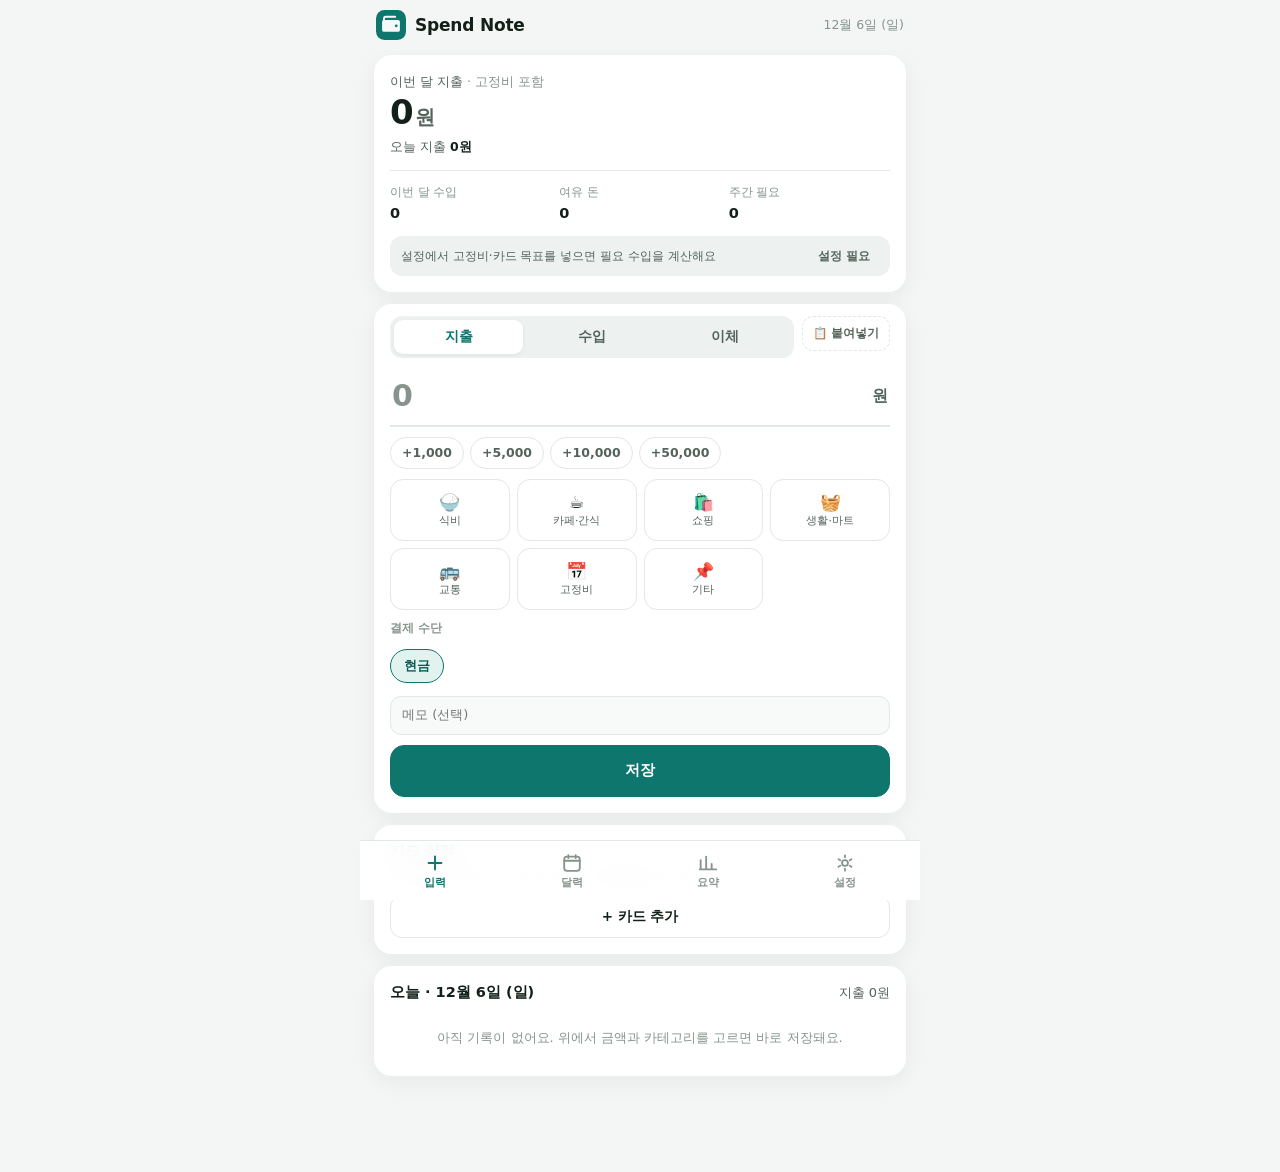
==== commit 7f18d224: "Assets, emergency-fund goal, account transfers, notification parser - Accounts (checking/pay/savings" ====
--- a/index.html
+++ b/index.html
@@ -15,7 +15,7 @@
 <meta name="apple-mobile-web-app-capable" content="yes">
 <meta name="apple-mobile-web-app-title" content="Spend Note">
 <meta name="apple-mobile-web-app-status-bar-style" content="default">
-<link rel="stylesheet" href="styles.css?v=1">
+<link rel="stylesheet" href="styles.css?v=4">
 </head>
 <body>
 <div class="app">
@@ -43,9 +43,15 @@
       <div class="card hero" id="hero"></div>
 
       <div class="card entry-card">
-        <div class="type-toggle" role="group" aria-label="지출 또는 수입">
-          <button class="type-btn is-on" data-act="pick-type" data-type="expense">지출</button>
-          <button class="type-btn" data-act="pick-type" data-type="income">수입</button>
+        <div class="entry-top">
+          <div class="type-toggle three" role="group" aria-label="지출, 수입, 이체">
+            <button class="type-btn is-on" data-act="pick-type" data-type="expense">지출</button>
+            <button class="type-btn" data-act="pick-type" data-type="income">수입</button>
+            <button class="type-btn" data-act="pick-type" data-type="transfer">이체</button>
+          </div>
+          <button class="paste-btn" data-act="open-parser" title="은행·카드·페이 알림 문구를 붙여넣으면 자동으로 채워요">
+            <span aria-hidden="true">📋</span><span>붙여넣기</span>
+          </button>
         </div>
 
         <div class="amount-row">
@@ -59,7 +65,16 @@
         <div class="cat-grid" id="catGrid"></div>
 
         <div id="methodWrap">
+          <div class="field-label" id="methodLabel">결제 수단</div>
           <div class="method-scroll" id="methodChips"></div>
+        </div>
+
+        <div id="transferWrap" hidden>
+          <div class="field-label">출금 계좌</div>
+          <div class="method-scroll" id="fromChips"></div>
+          <div class="field-label">입금 계좌</div>
+          <div class="method-scroll" id="toChips"></div>
+          <p class="hint" id="transferHint"></p>
         </div>
 
         <input id="memoInput" class="memo-input" type="text" placeholder="메모 (선택)" maxlength="60"
@@ -108,6 +123,8 @@
 
     <!-- 요약 -->
     <section id="view-summary" class="view">
+      <div class="card assets" id="sumAssets"></div>
+
       <div class="month-nav">
         <button class="icon-btn" data-act="sum-prev" aria-label="이전 달">
           <svg viewBox="0 0 24 24" width="20" height="20" aria-hidden="true"><path d="M15 5l-7 7 7 7" fill="none" stroke="currentColor" stroke-width="2" stroke-linecap="round" stroke-linejoin="round"/></svg>
@@ -129,17 +146,40 @@
     <!-- 설정 -->
     <section id="view-settings" class="view">
       <div class="card">
+        <div class="card-head">
+          <h2 class="card-title">내 계좌 · 적금</h2>
+          <span class="card-total" id="accTotal"></span>
+        </div>
+        <p class="hint">입출금·페이 계좌와 적금을 나눠서 잔액을 관리해요. 여기 잔액으로 총자산과 ‘지금 쓸 수 있는 여윳돈’을 계산해요.</p>
+        <div id="accountList"></div>
+        <div class="add-row">
+          <button class="btn" data-act="add-account" data-kind="checking">+ 입출금</button>
+          <button class="btn" data-act="add-account" data-kind="pay">+ 페이</button>
+          <button class="btn" data-act="add-account" data-kind="savings">+ 적금</button>
+        </div>
+      </div>
+
+      <div class="card">
+        <div class="card-head">
+          <h2 class="card-title">비상금 목표</h2>
+          <span class="card-total" id="goalNow"></span>
+        </div>
+        <p class="hint">목표를 정하면 요약 화면에 달성률 게이지가 나와요. 계좌·적금마다 ‘비상금에 포함’을 체크한 잔액만 쌓여요.</p>
+        <button class="btn wide" data-act="edit-goal">비상금 목표 바꾸기</button>
+      </div>
+
+      <div class="card">
         <h2 class="card-title">고정비</h2>
         <p class="hint">매달 나가는 금액을 적어 두면 ‘고정비 빼고 여유 돈’과 ‘주간 필요 수입’을 계산해요.</p>
         <div id="fixedList"></div>
         <div class="sum-line" id="fixedTotal"></div>
         <button class="btn wide" data-act="add-fixed">+ 고정비 항목 추가</button>
-        <p class="fine">같은 금액을 지출 내역에도 적으면 여유 돈에서 두 번 빠져요. 고정비는 여기서만 관리하세요.</p>
+        <p class="fine">같은 금액을 지출 내역에도 적으면 여유 돈에서 두 번 빠져요. 고정비는 여기서만 관리하세요. (고정비 분류로 지출을 기록하면 ‘남은 고정비’에서 빠집니다.)</p>
       </div>
 
       <div class="card">
         <h2 class="card-title">카드</h2>
-        <p class="hint">카드별 목표 실적을 정하면 이번 달 진행률과 필요한 수입을 계산해요. 풍차돌리기 카드도 여기서 추가하세요.</p>
+        <p class="hint">카드별 목표 실적을 정하면 이번 달 진행률과 필요한 수입을 계산해요. 신용카드는 잔액이 줄지 않고 실적만 올라가고, 체크카드는 연결한 계좌에서 바로 빠져요.</p>
         <div id="cardList"></div>
         <div class="sum-line" id="cardTotal"></div>
         <button class="btn wide" data-act="add-card">+ 카드 추가</button>
@@ -211,9 +251,14 @@
   <div id="itemBody"></div>
 </dialog>
 
+<dialog id="parseDialog" class="sheet">
+  <button class="sheet-close" data-act="close-sheet" aria-label="닫기">✕</button>
+  <div id="parseBody"></div>
+</dialog>
+
 <div id="toast" class="toast" role="status" aria-live="polite"></div>
 
-<script src="core.js?v=1"></script>
-<script src="app.js?v=1"></script>
+<script src="core.js?v=4"></script>
+<script src="app.js?v=4"></script>
 </body>
 </html>
--- a/styles.css
+++ b/styles.css
@@ -700,3 +700,95 @@
   .cat-grid { gap: 5px; }
   .cat-btn { min-height: 58px; }
 }
+
+/* ---------- v4: types, assets, accounts, parser ---------- */
+.type-toggle.three { grid-template-columns: repeat(3, 1fr); }
+.type-btn.is-on[data-type="transfer"] { color: var(--brand); }
+
+.entry-top { display: flex; align-items: flex-start; gap: 8px; }
+.entry-top .type-toggle { flex: 1; margin-bottom: 12px; }
+.paste-btn {
+  flex: none;
+  display: inline-flex;
+  align-items: center;
+  gap: 4px;
+  border: 1.5px dashed var(--line);
+  background: var(--surface);
+  color: var(--ink-2);
+  border-radius: 11px;
+  padding: 8px 10px;
+  font-size: 11.5px;
+  font-weight: 650;
+  cursor: pointer;
+  margin-bottom: 12px;
+  white-space: nowrap;
+}
+.paste-btn:active { background: var(--brand-bg); border-color: var(--brand); color: var(--brand-2); }
+
+.field-label { font-size: 11.5px; font-weight: 650; color: var(--ink-3); margin: 12px 0 0; }
+#methodWrap .field-label, #transferWrap .field-label { margin-top: 10px; }
+
+.add-row { display: grid; grid-template-columns: repeat(3, 1fr); gap: 6px; margin-top: 10px; }
+.add-row .btn { width: 100%; margin-top: 0; font-size: 12.5px; padding: 9px 6px; }
+
+.badge {
+  display: inline-block;
+  background: var(--brand-bg);
+  color: var(--brand-2);
+  font-size: 10.5px;
+  font-weight: 700;
+  border-radius: 999px;
+  padding: 2px 7px;
+  vertical-align: 1px;
+}
+.badge.soft { background: var(--surface-2); color: var(--ink-2); font-weight: 600; }
+
+.asset-total { font-size: 28px; font-weight: 760; letter-spacing: -.8px; font-variant-numeric: tabular-nums; margin-top: 6px; }
+.asset-total .unit { font-size: 16px; font-weight: 650; color: var(--ink-2); margin-left: 2px; letter-spacing: 0; }
+.asset-split { display: grid; grid-template-columns: 1fr 1fr; gap: 8px; margin-top: 10px; }
+.asset-split > div { background: var(--ink-soft); border-radius: 12px; padding: 8px 11px; }
+.asset-split .k { display: block; font-size: 11px; color: var(--ink-3); }
+.asset-split b { font-size: 14.5px; font-variant-numeric: tabular-nums; }
+
+.gauge-box { margin-top: 13px; padding: 11px 12px; border-radius: 13px; background: var(--ink-soft); }
+.gauge-box .hint { margin-top: 6px; }
+.gauge-box .btn.tiny { margin-top: 8px; }
+
+.spendable { margin-top: 12px; padding: 12px; border-radius: 14px; background: var(--brand-bg); }
+.spendable .k { font-size: 12px; font-weight: 700; color: var(--brand-2); }
+.spendable .v { font-size: 24px; font-weight: 760; font-variant-numeric: tabular-nums; letter-spacing: -.5px; margin-top: 2px; }
+.spendable .v.bad { color: var(--red); }
+.spendable .v span { font-size: 14px; font-weight: 650; color: var(--ink-2); margin-left: 2px; }
+.spendable .s { font-size: 11px; color: var(--ink-2); margin-top: 5px; line-height: 1.45; font-variant-numeric: tabular-nums; }
+.spendable .s.bad { color: var(--red); font-weight: 600; }
+
+.acc-list { margin-top: 12px; border-top: 1px solid var(--line); }
+.acc-row { display: flex; align-items: center; justify-content: space-between; gap: 8px; padding: 8px 0; border-bottom: 1px solid var(--line); }
+.acc-row:last-child { border-bottom: 0; }
+.acc-name { font-size: 13px; font-weight: 650; overflow: hidden; text-overflow: ellipsis; white-space: nowrap; }
+.acc-amt { font-size: 13px; font-weight: 700; font-variant-numeric: tabular-nums; flex: none; }
+.acc-amt.bad { color: var(--red); }
+
+.cal-cell .transfer-dot {
+  position: absolute;
+  top: 4px;
+  right: 5px;
+  width: 5px;
+  height: 5px;
+  border-radius: 50%;
+  background: var(--brand);
+}
+.entry-amt.transfer { color: var(--ink-2); }
+
+.day-actions.three { grid-template-columns: repeat(3, 1fr); }
+.day-actions.three .btn { font-size: 12.5px; padding: 9px 4px; }
+
+select.sheet-input { appearance: none; background-image: none; }
+.parse-text { min-height: 96px; resize: vertical; line-height: 1.5; font-size: 13px; }
+.parse-head { font-size: 12px; font-weight: 700; color: var(--ink-2); margin-top: 14px; }
+.parse-list { margin-top: 6px; }
+.parse-row { display: grid; grid-template-columns: 18px 1fr; gap: 6px; padding: 7px 0; border-top: 1px solid var(--line); font-size: 12.5px; }
+.parse-row.bad { color: var(--red); }
+.parse-mark { font-weight: 700; }
+.parse-desc { line-height: 1.4; }
+.parse-raw { grid-column: 2; font-size: 11px; color: var(--ink-3); overflow: hidden; text-overflow: ellipsis; white-space: nowrap; }
